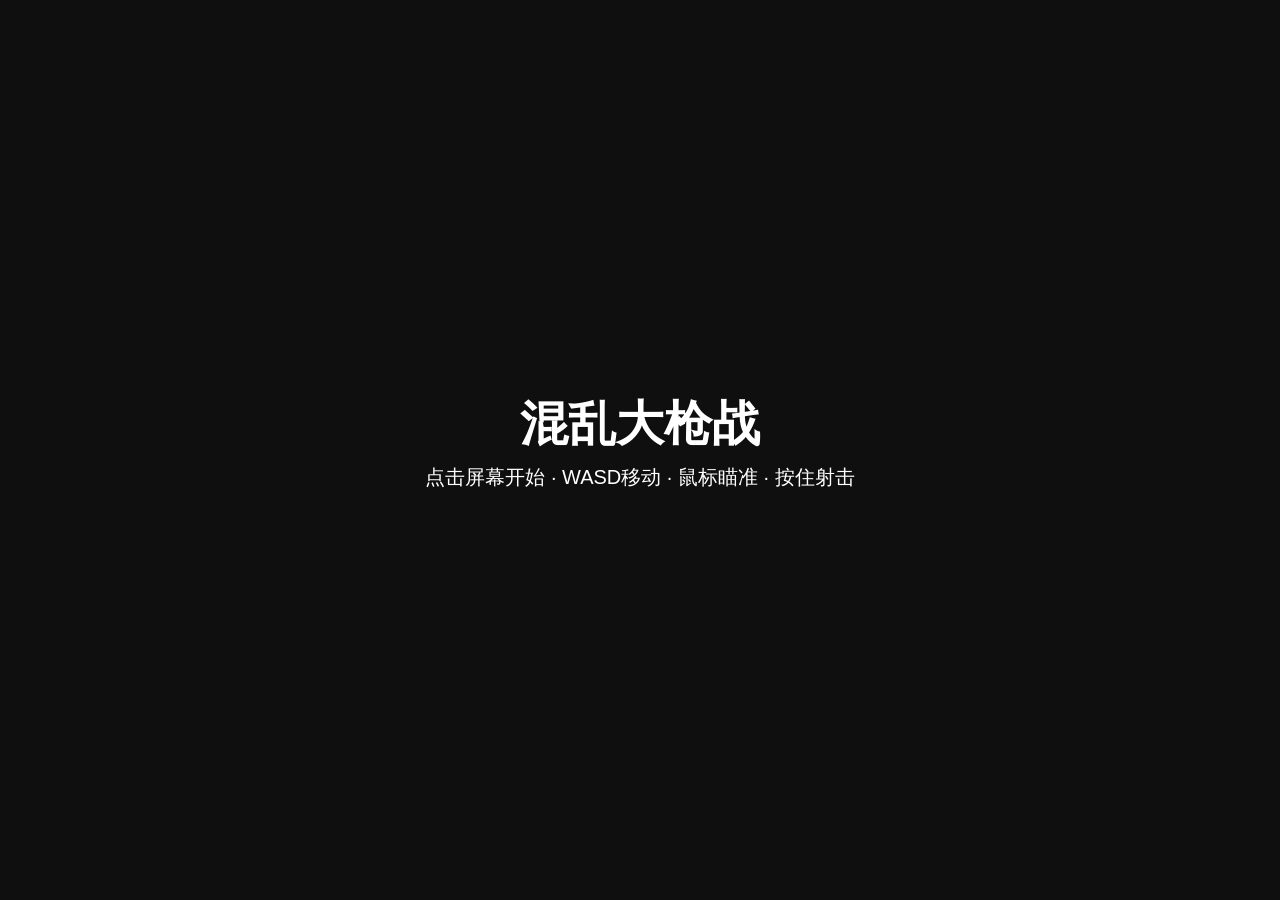
==== guns/index.html @ 3d914cfb "Add files via upload" ====
<!DOCTYPE html>
<html lang="zh-CN">
<head>
<meta charset="UTF-8">
<meta name="viewport" content="width=device-width, initial-scale=1.0">
<title>混乱大枪战</title>
<style>
  html,body{margin:0;padding:0;overflow:hidden;background:#1a1a1a;}
  #game{display:block;background:#222;cursor:crosshair;touch-action:none;}
</style>
</head>
<body>
<canvas id="game"></canvas>
<script>
"use strict";

/* ===================== 配置区（以后调细节改这里） ===================== */
const CONFIG = {
  player: { speed:3.8, maxHp:100, r:16, bulletSpeed:9, bulletDmg:12, shootInterval:0.14 },
  enemy:  { speed:1.6, maxHp:30, r:16, bulletSpeed:5.5, bulletDmg:8,
            shootIntervalMin:1.0, shootIntervalMax:2.5, shootRange:520 },
  spawn:  { interval:1.2, minInterval:0.45 },   // 敌人生成间隔，随时间自动缩短
  scorePerKill: 10,
};

/* ===================== 基础工具 ===================== */
const canvas = document.getElementById('game');
const ctx = canvas.getContext('2d');
let W = 0, H = 0;
function resize(){ W = canvas.width = window.innerWidth; H = canvas.height = window.innerHeight; }
window.addEventListener('resize', resize); resize();

const clamp = (v,a,b)=> Math.max(a, Math.min(b, v));
const rand  = (a,b)=> a + Math.random()*(b-a);
const dist  = (a,b)=> Math.hypot(a.x-b.x, a.y-b.y);

/* ===================== 输入 ===================== */
const keys = {};
window.addEventListener('keydown', e=>{
  keys[e.code]=true;
  if(e.code==='KeyR' && state==='over') start();   // 结束后按 R 重开
});
window.addEventListener('keyup', e=> keys[e.code]=false);

const mouse = { x:W/2, y:H/2, down:false };
canvas.addEventListener('mousemove', e=>{
  const r = canvas.getBoundingClientRect();
  mouse.x = e.clientX - r.left;
  mouse.y = e.clientY - r.top;
});
canvas.addEventListener('mousedown', ()=> mouse.down=true);
window.addEventListener('mouseup',   ()=> mouse.down=false);
canvas.addEventListener('click', ()=>{ if(state!=='playing') start(); });

/* ---- 触摸操控（虚拟双摇杆：左移动，右瞄准并射击） ---- */
const IS_TOUCH = ('ontouchstart' in window) || (navigator.maxTouchPoints||0) > 0;
const JOY_R = 60;                                  // 摇杆最大偏移半径
const joy = {
  left : { active:false, id:null, bx:0, by:0, ox:0, oy:0 },
  right: { active:false, id:null, bx:0, by:0, ox:0, oy:0 },
};
function joyUpdate(j, t){
  let dx = t.clientX - j.bx, dy = t.clientY - j.by;
  const mag = Math.hypot(dx,dy);
  if(mag > JOY_R){ dx = dx/mag*JOY_R; dy = dy/mag*JOY_R; }
  j.ox = dx; j.oy = dy;
}
function joyAssign(t){
  const j = (t.clientX < W/2) ? joy.left : joy.right;
  j.active = true; j.id = t.identifier; j.bx = t.clientX; j.by = t.clientY; j.ox = 0; j.oy = 0;
}
function joyEnd(e){
  for(const t of e.changedTouches){
    if(t.identifier===joy.left.id)  joy.left.active  = false;
    if(t.identifier===joy.right.id) joy.right.active = false;
  }
}
canvas.addEventListener('touchstart', e=>{
  e.preventDefault();
  if(state!=='playing'){ start(); return; }          // 菜单/结束界面：点一下即开始
  for(const t of e.changedTouches) joyAssign(t);
}, {passive:false});
canvas.addEventListener('touchmove', e=>{
  e.preventDefault();
  for(const t of e.changedTouches){
    if(t.identifier===joy.left.id)  joyUpdate(joy.left,  t);
    if(t.identifier===joy.right.id) joyUpdate(joy.right, t);
  }
}, {passive:false});
canvas.addEventListener('touchend',    joyEnd);
canvas.addEventListener('touchcancel', joyEnd);

/* ===================== 实体 ===================== */
let bullets = [];
let enemies = [];

class Player {
  constructor(){ this.reset(); }
  reset(){
    this.x = W/2; this.y = H/2; this.r = CONFIG.player.r;
    this.hp = CONFIG.player.maxHp; this.angle = 0; this.shootCd = 0;
  }
  update(dt){
    let dx=0, dy=0;
    if(keys['KeyW']||keys['ArrowUp'])    dy-=1;
    if(keys['KeyS']||keys['ArrowDown'])  dy+=1;
    if(keys['KeyA']||keys['ArrowLeft'])  dx-=1;
    if(keys['KeyD']||keys['ArrowRight']) dx+=1;
    if(joy.left.active){ dx += joy.left.ox/JOY_R; dy += joy.left.oy/JOY_R; }
    const len = Math.hypot(dx,dy) || 1;
    this.x = clamp(this.x + dx/len*CONFIG.player.speed, this.r, W-this.r);
    this.y = clamp(this.y + dy/len*CONFIG.player.speed, this.r, H-this.r);

    // 瞄准：触摸右摇杆优先，否则跟随鼠标
    const aimTouch = joy.right.active && Math.hypot(joy.right.ox, joy.right.oy) > 6;
    if(aimTouch){
      this.angle = Math.atan2(joy.right.oy, joy.right.ox);
    } else {
      this.angle = Math.atan2(mouse.y-this.y, mouse.x-this.x);
    }
    if(this.shootCd>0) this.shootCd-=dt;
    const shooting = mouse.down || aimTouch;
    if(shooting && this.shootCd<=0){
      bullets.push(new Bullet(this.x, this.y, this.angle,
                   CONFIG.player.bulletSpeed, 'player', CONFIG.player.bulletDmg));
      this.shootCd = CONFIG.player.shootInterval;
    }
  }
  draw(){
    ctx.save(); ctx.translate(this.x,this.y); ctx.rotate(this.angle);
    ctx.fillStyle='#3da9fc';
    ctx.beginPath(); ctx.arc(0,0,this.r,0,Math.PI*2); ctx.fill();
    ctx.fillStyle='#1b4965'; ctx.fillRect(0,-4,this.r+14,8);   // 枪管
    ctx.restore();
  }
}

class Enemy {
  constructor(x,y){
    this.x=x; this.y=y; this.r=CONFIG.enemy.r;
    this.hp=CONFIG.enemy.maxHp; this.angle=0;
    this.shootCd=rand(0.3,1.5);
  }
  update(dt){
    const dx=player.x-this.x, dy=player.y-this.y, d=Math.hypot(dx,dy)||1;
    this.x += dx/d*CONFIG.enemy.speed;
    this.y += dy/d*CONFIG.enemy.speed;
    this.angle = Math.atan2(dy,dx);
    this.shootCd -= dt;
    if(this.shootCd<=0 && d<CONFIG.enemy.shootRange){
      bullets.push(new Bullet(this.x, this.y, this.angle,
                   CONFIG.enemy.bulletSpeed, 'enemy', CONFIG.enemy.bulletDmg));
      this.shootCd = rand(CONFIG.enemy.shootIntervalMin, CONFIG.enemy.shootIntervalMax);
    }
  }
  draw(){
    ctx.save(); ctx.translate(this.x,this.y); ctx.rotate(this.angle);
    ctx.fillStyle='#ef476f';
    ctx.beginPath(); ctx.arc(0,0,this.r,0,Math.PI*2); ctx.fill();
    ctx.fillStyle='#7a1530'; ctx.fillRect(0,-3,this.r+12,6);
    ctx.restore();
    // 敌人血条
    ctx.fillStyle='#400'; ctx.fillRect(this.x-this.r, this.y-this.r-8, this.r*2, 4);
    ctx.fillStyle='#0f0'; ctx.fillRect(this.x-this.r, this.y-this.r-8, this.r*2*(this.hp/CONFIG.enemy.maxHp), 4);
  }
}

class Bullet {
  constructor(x,y,angle,speed,owner,dmg){
    this.x=x; this.y=y;
    this.vx=Math.cos(angle)*speed; this.vy=Math.sin(angle)*speed;
    this.r=4; this.owner=owner; this.dmg=dmg; this.life=2.5; this.dead=false;
  }
  update(dt){
    this.x += this.vx*dt*60; this.y += this.vy*dt*60;
    this.life -= dt; if(this.life<=0) this.dead=true;
  }
  draw(){
    ctx.fillStyle = this.owner==='player' ? '#ffd166' : '#ff7b00';
    ctx.beginPath(); ctx.arc(this.x,this.y,this.r,0,Math.PI*2); ctx.fill();
  }
}

/* ===================== 游戏状态 ===================== */
let state = 'menu';            // menu | playing | over
let player = new Player();
let score = 0;
let spawnTimer = 0;
let elapsed = 0;

function start(){ reset(); state='playing'; }
function reset(){
  bullets=[]; enemies=[]; score=0; spawnTimer=0; elapsed=0; player.reset();
}

function spawnEnemy(){
  const side = Math.floor(Math.random()*4);
  let x,y;
  if(side===0){ x=rand(0,W); y=-20; }
  else if(side===1){ x=W+20; y=rand(0,H); }
  else if(side===2){ x=rand(0,W); y=H+20; }
  else { x=-20; y=rand(0,H); }
  enemies.push(new Enemy(x,y));
}

function update(dt){
  elapsed += dt;
  player.update(dt);
  enemies.forEach(e=>e.update(dt));
  bullets.forEach(b=>b.update(dt));

  // 碰撞检测
  for(const b of bullets){
    if(b.dead) continue;
    if(b.owner==='player'){
      for(const e of enemies){
        if(e.hp>0 && dist(b,e) < e.r+b.r){
          e.hp -= b.dmg; b.dead=true;
          if(e.hp<=0) score += CONFIG.scorePerKill;
          break;
        }
      }
    } else {
      if(dist(b,player) < player.r+b.r){ player.hp -= b.dmg; b.dead=true; }
    }
  }
  bullets = bullets.filter(b=>!b.dead);
  enemies = enemies.filter(e=>e.hp>0);

  // 生成敌人（随时间提速）
  spawnTimer -= dt;
  const interval = Math.max(CONFIG.spawn.minInterval, CONFIG.spawn.interval - elapsed*0.01);
  if(spawnTimer<=0){ spawnEnemy(); spawnTimer=interval; }

  if(player.hp<=0){ player.hp=0; state='over'; }
}

/* ===================== 渲染 ===================== */
function drawHUD(){
  ctx.fillStyle='#fff'; ctx.font='16px sans-serif'; ctx.textAlign='left';
  ctx.fillText('HP: '+player.hp+' / '+CONFIG.player.maxHp, 16, 28);
  ctx.fillText('得分: '+score, 16, 52);
  ctx.fillText('敌人: '+enemies.length, 16, 76);
}
function drawCenter(text, sub){
  ctx.fillStyle='rgba(0,0,0,0.55)'; ctx.fillRect(0,0,W,H);
  ctx.fillStyle='#fff'; ctx.textAlign='center';
  ctx.font='bold 48px sans-serif'; ctx.fillText(text, W/2, H/2-10);
  ctx.font='20px sans-serif'; ctx.fillText(sub, W/2, H/2+34);
}
function drawJoystick(j, color){
  if(!j.active) return;
  ctx.strokeStyle='rgba(255,255,255,0.45)'; ctx.lineWidth=3;
  ctx.beginPath(); ctx.arc(j.bx, j.by, JOY_R, 0, Math.PI*2); ctx.stroke();
  ctx.fillStyle=color;
  ctx.beginPath(); ctx.arc(j.bx+j.ox, j.by+j.oy, 26, 0, Math.PI*2); ctx.fill();
}
function render(){
  ctx.fillStyle='#222'; ctx.fillRect(0,0,W,H);
  if(state==='menu'){
    const sub = IS_TOUCH
      ? '点击开始 · 左摇杆移动 · 右摇杆瞄准并射击'
      : '点击屏幕开始 · WASD移动 · 鼠标瞄准 · 按住射击';
    drawCenter('混乱大枪战', sub);
    return;
  }
  enemies.forEach(e=>e.draw());
  bullets.forEach(b=>b.draw());
  player.draw();
  if(IS_TOUCH){
    drawJoystick(joy.left,  'rgba(61,169,252,0.85)');
    drawJoystick(joy.right, 'rgba(239,71,111,0.85)');
  }
  drawHUD();
  if(state==='over') drawCenter('游戏结束', '得分 '+score+' · 点击或按 R 重新开始');
}

/* ===================== 主循环 ===================== */
let last = 0;
function loop(now){
  const dt = Math.min((now-last)/1000, 0.05); last = now;
  if(state==='playing') update(dt);
  render();
  requestAnimationFrame(loop);
}
requestAnimationFrame(loop);
</script>
</body>
</html>
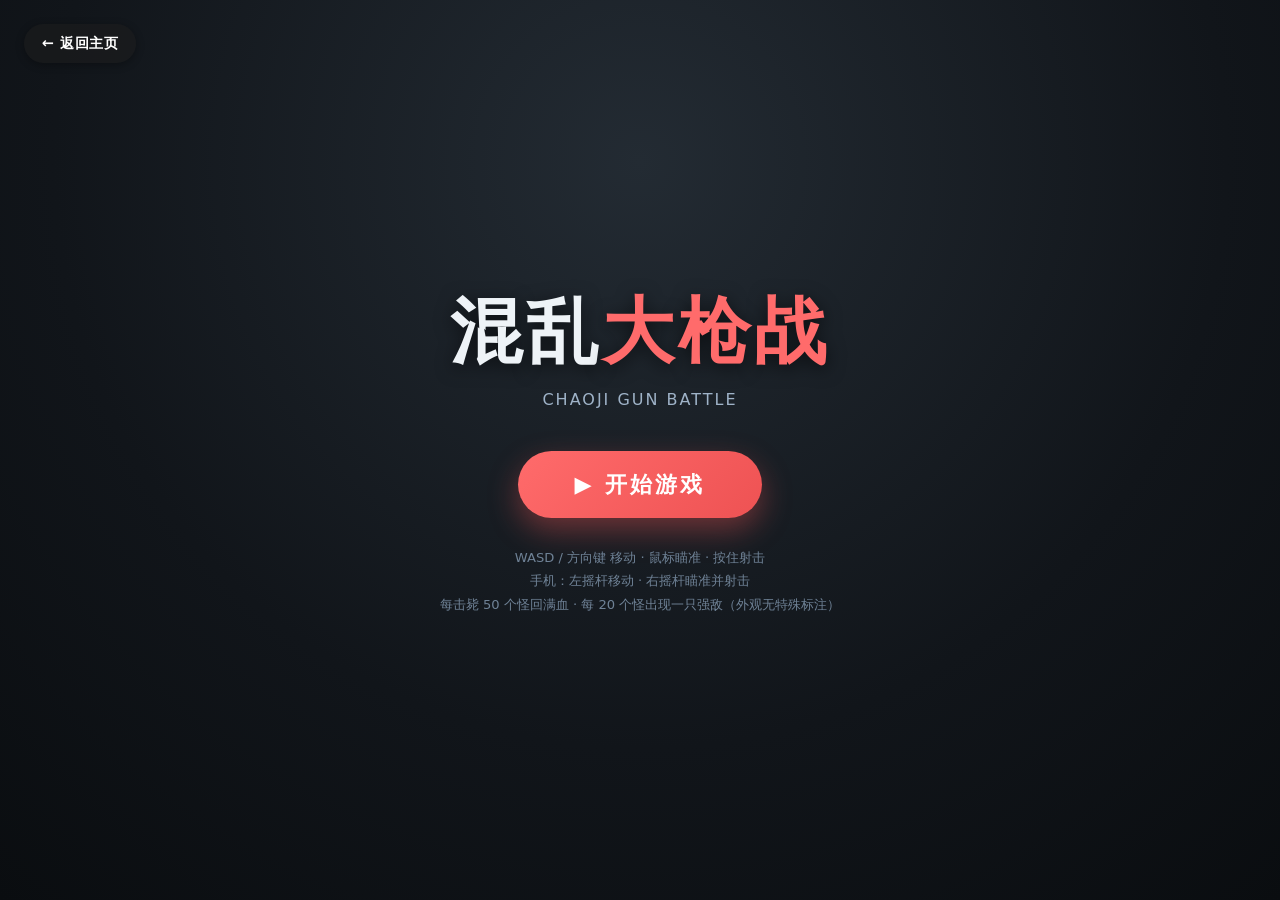
==== commit 4658eb98: "Add files via upload" ====
--- a/guns/index.html
+++ b/guns/index.html
@@ -5,285 +5,59 @@
 <meta name="viewport" content="width=device-width, initial-scale=1.0">
 <title>混乱大枪战</title>
 <style>
-  html,body{margin:0;padding:0;overflow:hidden;background:#1a1a1a;}
-  #game{display:block;background:#222;cursor:crosshair;touch-action:none;}
+  * { margin:0; padding:0; box-sizing:border-box; }
+  html,body{ height:100%; }
+  body{
+    background: radial-gradient(circle at 50% 18%, #232b33 0%, #11151a 60%, #0a0d10 100%);
+    min-height:100vh;
+    display:flex; flex-direction:column; justify-content:center; align-items:center;
+    font-family:'Segoe UI','Poppins','Roboto',system-ui,-apple-system,sans-serif;
+    color:#eef3f7; overflow:hidden;
+  }
+
+  /* 返回主页面按钮（左上角，格式同其它页面） */
+  .back-home{
+    position:fixed; top:24px; left:24px; z-index:100;
+    background:rgba(30,30,30,0.55); border-radius:48px;
+    padding:10px 18px; text-decoration:none;
+    font-weight:600; font-size:0.9rem; color:#fff;
+    box-shadow:0 2px 8px rgba(0,0,0,0.3);
+    transition:all 0.2s ease;
+    display:flex; align-items:center; gap:8px; letter-spacing:0.5px;
+  }
+  .back-home:hover{ background:rgba(50,50,50,0.85); transform:translateY(-1px); }
+  .back-home:active{ transform:translateY(1px); }
+
+  .title{ font-size:clamp(2.4rem,7vw,4.5rem); font-weight:800; letter-spacing:4px;
+    text-shadow:0 4px 18px rgba(0,0,0,0.6); text-align:center; }
+  .title .accent{ color:#ff6b6b; }
+  .subtitle{ margin-top:10px; color:#9fb3c8; font-size:1rem; letter-spacing:2px; }
+
+  .start-btn{ margin-top:42px; padding:18px 56px; border-radius:60px;
+    background:linear-gradient(135deg,#ff6b6b,#ee5253); color:#fff;
+    font-size:1.4rem; font-weight:700; letter-spacing:3px; text-decoration:none;
+    box-shadow:0 12px 30px rgba(238,82,83,0.4); transition:all 0.2s ease; }
+  .start-btn:hover{ transform:translateY(-3px) scale(1.03); box-shadow:0 18px 40px rgba(238,82,83,0.5); }
+  .start-btn:active{ transform:translateY(1px) scale(0.98); }
+
+  .hint{ margin-top:28px; color:#6f8296; font-size:0.82rem; line-height:1.8; text-align:center; max-width:90vw; }
+
+  @media (max-width:600px){
+    .back-home{ top:16px; left:16px; padding:6px 14px; font-size:0.8rem; }
+    .start-btn{ padding:16px 44px; font-size:1.2rem; }
+  }
 </style>
 </head>
 <body>
-<canvas id="game"></canvas>
-<script>
-"use strict";
+<a href="../index.html" class="back-home" title="返回主页">← 返回主页</a>
 
-/* ===================== 配置区（以后调细节改这里） ===================== */
-const CONFIG = {
-  player: { speed:3.8, maxHp:100, r:16, bulletSpeed:9, bulletDmg:12, shootInterval:0.14 },
-  enemy:  { speed:1.6, maxHp:30, r:16, bulletSpeed:5.5, bulletDmg:8,
-            shootIntervalMin:1.0, shootIntervalMax:2.5, shootRange:520 },
-  spawn:  { interval:1.2, minInterval:0.45 },   // 敌人生成间隔，随时间自动缩短
-  scorePerKill: 10,
-};
-
-/* ===================== 基础工具 ===================== */
-const canvas = document.getElementById('game');
-const ctx = canvas.getContext('2d');
-let W = 0, H = 0;
-function resize(){ W = canvas.width = window.innerWidth; H = canvas.height = window.innerHeight; }
-window.addEventListener('resize', resize); resize();
-
-const clamp = (v,a,b)=> Math.max(a, Math.min(b, v));
-const rand  = (a,b)=> a + Math.random()*(b-a);
-const dist  = (a,b)=> Math.hypot(a.x-b.x, a.y-b.y);
-
-/* ===================== 输入 ===================== */
-const keys = {};
-window.addEventListener('keydown', e=>{
-  keys[e.code]=true;
-  if(e.code==='KeyR' && state==='over') start();   // 结束后按 R 重开
-});
-window.addEventListener('keyup', e=> keys[e.code]=false);
-
-const mouse = { x:W/2, y:H/2, down:false };
-canvas.addEventListener('mousemove', e=>{
-  const r = canvas.getBoundingClientRect();
-  mouse.x = e.clientX - r.left;
-  mouse.y = e.clientY - r.top;
-});
-canvas.addEventListener('mousedown', ()=> mouse.down=true);
-window.addEventListener('mouseup',   ()=> mouse.down=false);
-canvas.addEventListener('click', ()=>{ if(state!=='playing') start(); });
-
-/* ---- 触摸操控（虚拟双摇杆：左移动，右瞄准并射击） ---- */
-const IS_TOUCH = ('ontouchstart' in window) || (navigator.maxTouchPoints||0) > 0;
-const JOY_R = 60;                                  // 摇杆最大偏移半径
-const joy = {
-  left : { active:false, id:null, bx:0, by:0, ox:0, oy:0 },
-  right: { active:false, id:null, bx:0, by:0, ox:0, oy:0 },
-};
-function joyUpdate(j, t){
-  let dx = t.clientX - j.bx, dy = t.clientY - j.by;
-  const mag = Math.hypot(dx,dy);
-  if(mag > JOY_R){ dx = dx/mag*JOY_R; dy = dy/mag*JOY_R; }
-  j.ox = dx; j.oy = dy;
-}
-function joyAssign(t){
-  const j = (t.clientX < W/2) ? joy.left : joy.right;
-  j.active = true; j.id = t.identifier; j.bx = t.clientX; j.by = t.clientY; j.ox = 0; j.oy = 0;
-}
-function joyEnd(e){
-  for(const t of e.changedTouches){
-    if(t.identifier===joy.left.id)  joy.left.active  = false;
-    if(t.identifier===joy.right.id) joy.right.active = false;
-  }
-}
-canvas.addEventListener('touchstart', e=>{
-  e.preventDefault();
-  if(state!=='playing'){ start(); return; }          // 菜单/结束界面：点一下即开始
-  for(const t of e.changedTouches) joyAssign(t);
-}, {passive:false});
-canvas.addEventListener('touchmove', e=>{
-  e.preventDefault();
-  for(const t of e.changedTouches){
-    if(t.identifier===joy.left.id)  joyUpdate(joy.left,  t);
-    if(t.identifier===joy.right.id) joyUpdate(joy.right, t);
-  }
-}, {passive:false});
-canvas.addEventListener('touchend',    joyEnd);
-canvas.addEventListener('touchcancel', joyEnd);
-
-/* ===================== 实体 ===================== */
-let bullets = [];
-let enemies = [];
-
-class Player {
-  constructor(){ this.reset(); }
-  reset(){
-    this.x = W/2; this.y = H/2; this.r = CONFIG.player.r;
-    this.hp = CONFIG.player.maxHp; this.angle = 0; this.shootCd = 0;
-  }
-  update(dt){
-    let dx=0, dy=0;
-    if(keys['KeyW']||keys['ArrowUp'])    dy-=1;
-    if(keys['KeyS']||keys['ArrowDown'])  dy+=1;
-    if(keys['KeyA']||keys['ArrowLeft'])  dx-=1;
-    if(keys['KeyD']||keys['ArrowRight']) dx+=1;
-    if(joy.left.active){ dx += joy.left.ox/JOY_R; dy += joy.left.oy/JOY_R; }
-    const len = Math.hypot(dx,dy) || 1;
-    this.x = clamp(this.x + dx/len*CONFIG.player.speed, this.r, W-this.r);
-    this.y = clamp(this.y + dy/len*CONFIG.player.speed, this.r, H-this.r);
-
-    // 瞄准：触摸右摇杆优先，否则跟随鼠标
-    const aimTouch = joy.right.active && Math.hypot(joy.right.ox, joy.right.oy) > 6;
-    if(aimTouch){
-      this.angle = Math.atan2(joy.right.oy, joy.right.ox);
-    } else {
-      this.angle = Math.atan2(mouse.y-this.y, mouse.x-this.x);
-    }
-    if(this.shootCd>0) this.shootCd-=dt;
-    const shooting = mouse.down || aimTouch;
-    if(shooting && this.shootCd<=0){
-      bullets.push(new Bullet(this.x, this.y, this.angle,
-                   CONFIG.player.bulletSpeed, 'player', CONFIG.player.bulletDmg));
-      this.shootCd = CONFIG.player.shootInterval;
-    }
-  }
-  draw(){
-    ctx.save(); ctx.translate(this.x,this.y); ctx.rotate(this.angle);
-    ctx.fillStyle='#3da9fc';
-    ctx.beginPath(); ctx.arc(0,0,this.r,0,Math.PI*2); ctx.fill();
-    ctx.fillStyle='#1b4965'; ctx.fillRect(0,-4,this.r+14,8);   // 枪管
-    ctx.restore();
-  }
-}
-
-class Enemy {
-  constructor(x,y){
-    this.x=x; this.y=y; this.r=CONFIG.enemy.r;
-    this.hp=CONFIG.enemy.maxHp; this.angle=0;
-    this.shootCd=rand(0.3,1.5);
-  }
-  update(dt){
-    const dx=player.x-this.x, dy=player.y-this.y, d=Math.hypot(dx,dy)||1;
-    this.x += dx/d*CONFIG.enemy.speed;
-    this.y += dy/d*CONFIG.enemy.speed;
-    this.angle = Math.atan2(dy,dx);
-    this.shootCd -= dt;
-    if(this.shootCd<=0 && d<CONFIG.enemy.shootRange){
-      bullets.push(new Bullet(this.x, this.y, this.angle,
-                   CONFIG.enemy.bulletSpeed, 'enemy', CONFIG.enemy.bulletDmg));
-      this.shootCd = rand(CONFIG.enemy.shootIntervalMin, CONFIG.enemy.shootIntervalMax);
-    }
-  }
-  draw(){
-    ctx.save(); ctx.translate(this.x,this.y); ctx.rotate(this.angle);
-    ctx.fillStyle='#ef476f';
-    ctx.beginPath(); ctx.arc(0,0,this.r,0,Math.PI*2); ctx.fill();
-    ctx.fillStyle='#7a1530'; ctx.fillRect(0,-3,this.r+12,6);
-    ctx.restore();
-    // 敌人血条
-    ctx.fillStyle='#400'; ctx.fillRect(this.x-this.r, this.y-this.r-8, this.r*2, 4);
-    ctx.fillStyle='#0f0'; ctx.fillRect(this.x-this.r, this.y-this.r-8, this.r*2*(this.hp/CONFIG.enemy.maxHp), 4);
-  }
-}
-
-class Bullet {
-  constructor(x,y,angle,speed,owner,dmg){
-    this.x=x; this.y=y;
-    this.vx=Math.cos(angle)*speed; this.vy=Math.sin(angle)*speed;
-    this.r=4; this.owner=owner; this.dmg=dmg; this.life=2.5; this.dead=false;
-  }
-  update(dt){
-    this.x += this.vx*dt*60; this.y += this.vy*dt*60;
-    this.life -= dt; if(this.life<=0) this.dead=true;
-  }
-  draw(){
-    ctx.fillStyle = this.owner==='player' ? '#ffd166' : '#ff7b00';
-    ctx.beginPath(); ctx.arc(this.x,this.y,this.r,0,Math.PI*2); ctx.fill();
-  }
-}
-
-/* ===================== 游戏状态 ===================== */
-let state = 'menu';            // menu | playing | over
-let player = new Player();
-let score = 0;
-let spawnTimer = 0;
-let elapsed = 0;
-
-function start(){ reset(); state='playing'; }
-function reset(){
-  bullets=[]; enemies=[]; score=0; spawnTimer=0; elapsed=0; player.reset();
-}
-
-function spawnEnemy(){
-  const side = Math.floor(Math.random()*4);
-  let x,y;
-  if(side===0){ x=rand(0,W); y=-20; }
-  else if(side===1){ x=W+20; y=rand(0,H); }
-  else if(side===2){ x=rand(0,W); y=H+20; }
-  else { x=-20; y=rand(0,H); }
-  enemies.push(new Enemy(x,y));
-}
-
-function update(dt){
-  elapsed += dt;
-  player.update(dt);
-  enemies.forEach(e=>e.update(dt));
-  bullets.forEach(b=>b.update(dt));
-
-  // 碰撞检测
-  for(const b of bullets){
-    if(b.dead) continue;
-    if(b.owner==='player'){
-      for(const e of enemies){
-        if(e.hp>0 && dist(b,e) < e.r+b.r){
-          e.hp -= b.dmg; b.dead=true;
-          if(e.hp<=0) score += CONFIG.scorePerKill;
-          break;
-        }
-      }
-    } else {
-      if(dist(b,player) < player.r+b.r){ player.hp -= b.dmg; b.dead=true; }
-    }
-  }
-  bullets = bullets.filter(b=>!b.dead);
-  enemies = enemies.filter(e=>e.hp>0);
-
-  // 生成敌人（随时间提速）
-  spawnTimer -= dt;
-  const interval = Math.max(CONFIG.spawn.minInterval, CONFIG.spawn.interval - elapsed*0.01);
-  if(spawnTimer<=0){ spawnEnemy(); spawnTimer=interval; }
-
-  if(player.hp<=0){ player.hp=0; state='over'; }
-}
-
-/* ===================== 渲染 ===================== */
-function drawHUD(){
-  ctx.fillStyle='#fff'; ctx.font='16px sans-serif'; ctx.textAlign='left';
-  ctx.fillText('HP: '+player.hp+' / '+CONFIG.player.maxHp, 16, 28);
-  ctx.fillText('得分: '+score, 16, 52);
-  ctx.fillText('敌人: '+enemies.length, 16, 76);
-}
-function drawCenter(text, sub){
-  ctx.fillStyle='rgba(0,0,0,0.55)'; ctx.fillRect(0,0,W,H);
-  ctx.fillStyle='#fff'; ctx.textAlign='center';
-  ctx.font='bold 48px sans-serif'; ctx.fillText(text, W/2, H/2-10);
-  ctx.font='20px sans-serif'; ctx.fillText(sub, W/2, H/2+34);
-}
-function drawJoystick(j, color){
-  if(!j.active) return;
-  ctx.strokeStyle='rgba(255,255,255,0.45)'; ctx.lineWidth=3;
-  ctx.beginPath(); ctx.arc(j.bx, j.by, JOY_R, 0, Math.PI*2); ctx.stroke();
-  ctx.fillStyle=color;
-  ctx.beginPath(); ctx.arc(j.bx+j.ox, j.by+j.oy, 26, 0, Math.PI*2); ctx.fill();
-}
-function render(){
-  ctx.fillStyle='#222'; ctx.fillRect(0,0,W,H);
-  if(state==='menu'){
-    const sub = IS_TOUCH
-      ? '点击开始 · 左摇杆移动 · 右摇杆瞄准并射击'
-      : '点击屏幕开始 · WASD移动 · 鼠标瞄准 · 按住射击';
-    drawCenter('混乱大枪战', sub);
-    return;
-  }
-  enemies.forEach(e=>e.draw());
-  bullets.forEach(b=>b.draw());
-  player.draw();
-  if(IS_TOUCH){
-    drawJoystick(joy.left,  'rgba(61,169,252,0.85)');
-    drawJoystick(joy.right, 'rgba(239,71,111,0.85)');
-  }
-  drawHUD();
-  if(state==='over') drawCenter('游戏结束', '得分 '+score+' · 点击或按 R 重新开始');
-}
-
-/* ===================== 主循环 ===================== */
-let last = 0;
-function loop(now){
-  const dt = Math.min((now-last)/1000, 0.05); last = now;
-  if(state==='playing') update(dt);
-  render();
-  requestAnimationFrame(loop);
-}
-requestAnimationFrame(loop);
-</script>
+<div class="title">混乱<span class="accent">大枪战</span></div>
+<div class="subtitle">CHAOJI GUN BATTLE</div>
+<a href="game.html" class="start-btn">▶ 开始游戏</a>
+<div class="hint">
+  WASD / 方向键 移动 · 鼠标瞄准 · 按住射击<br>
+  手机：左摇杆移动 · 右摇杆瞄准并射击<br>
+  每击毙 50 个怪回满血 · 每 20 个怪出现一只强敌（外观无特殊标注）
+</div>
 </body>
 </html>
